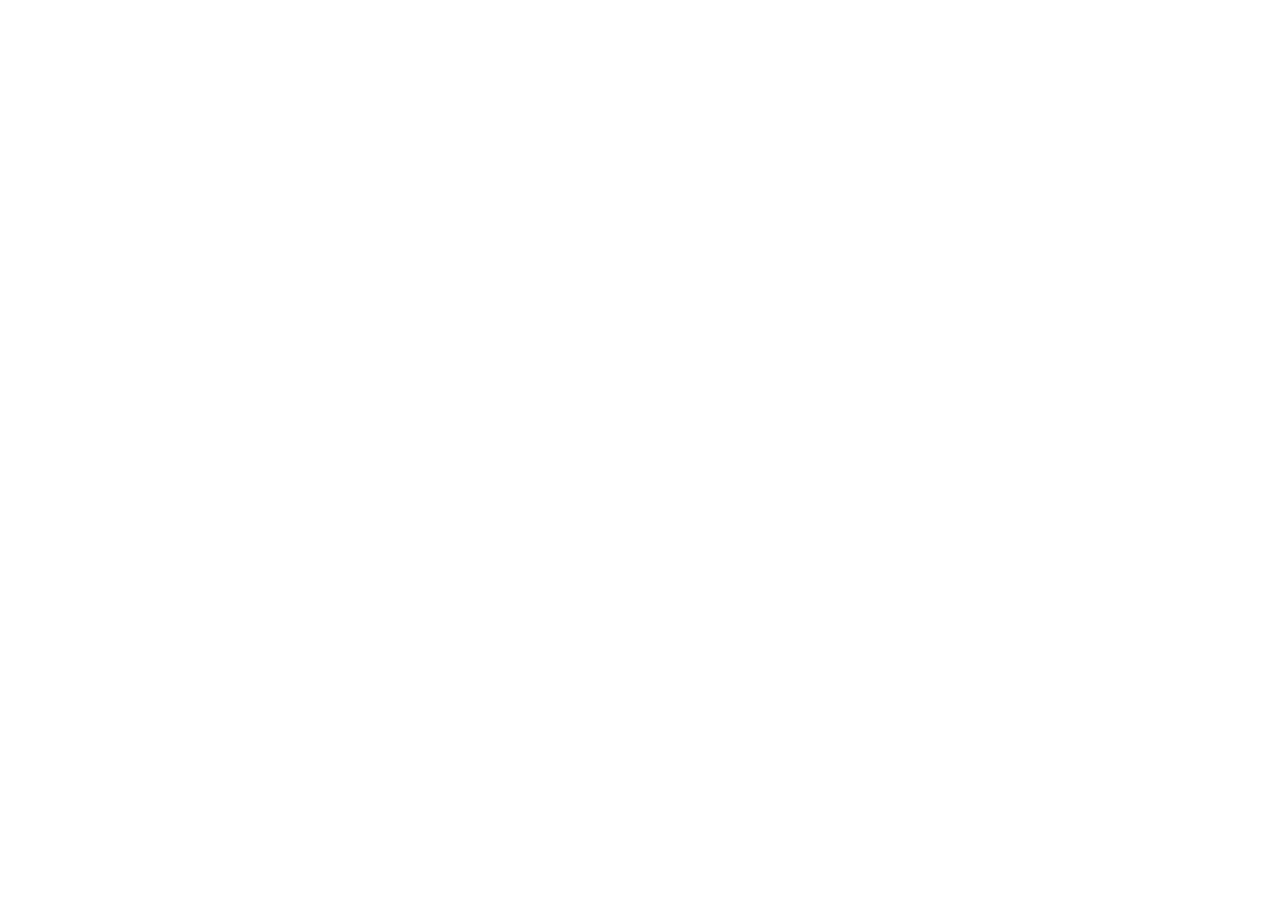
==== abdul_portfolio.html @ 3a0f04be "initial commit" ====
<!DOCTYPE html>
<html lang="en">
<head>
<meta charset="UTF-8">
<meta name="viewport" content="width=device-width, initial-scale=1.0">
<title>Abdul Mukthadir — Cloud Developer</title>
<link rel="preconnect" href="https://fonts.googleapis.com">
<link rel="preconnect" href="https://fonts.gstatic.com" crossorigin>
<link href="https://fonts.googleapis.com/css2?family=Space+Grotesk:wght@500;600;700&family=Inter:wght@400;500;600&family=JetBrains+Mono:wght@400;500&display=swap" rel="stylesheet">
<style>
 
</script>

</body>
</html>
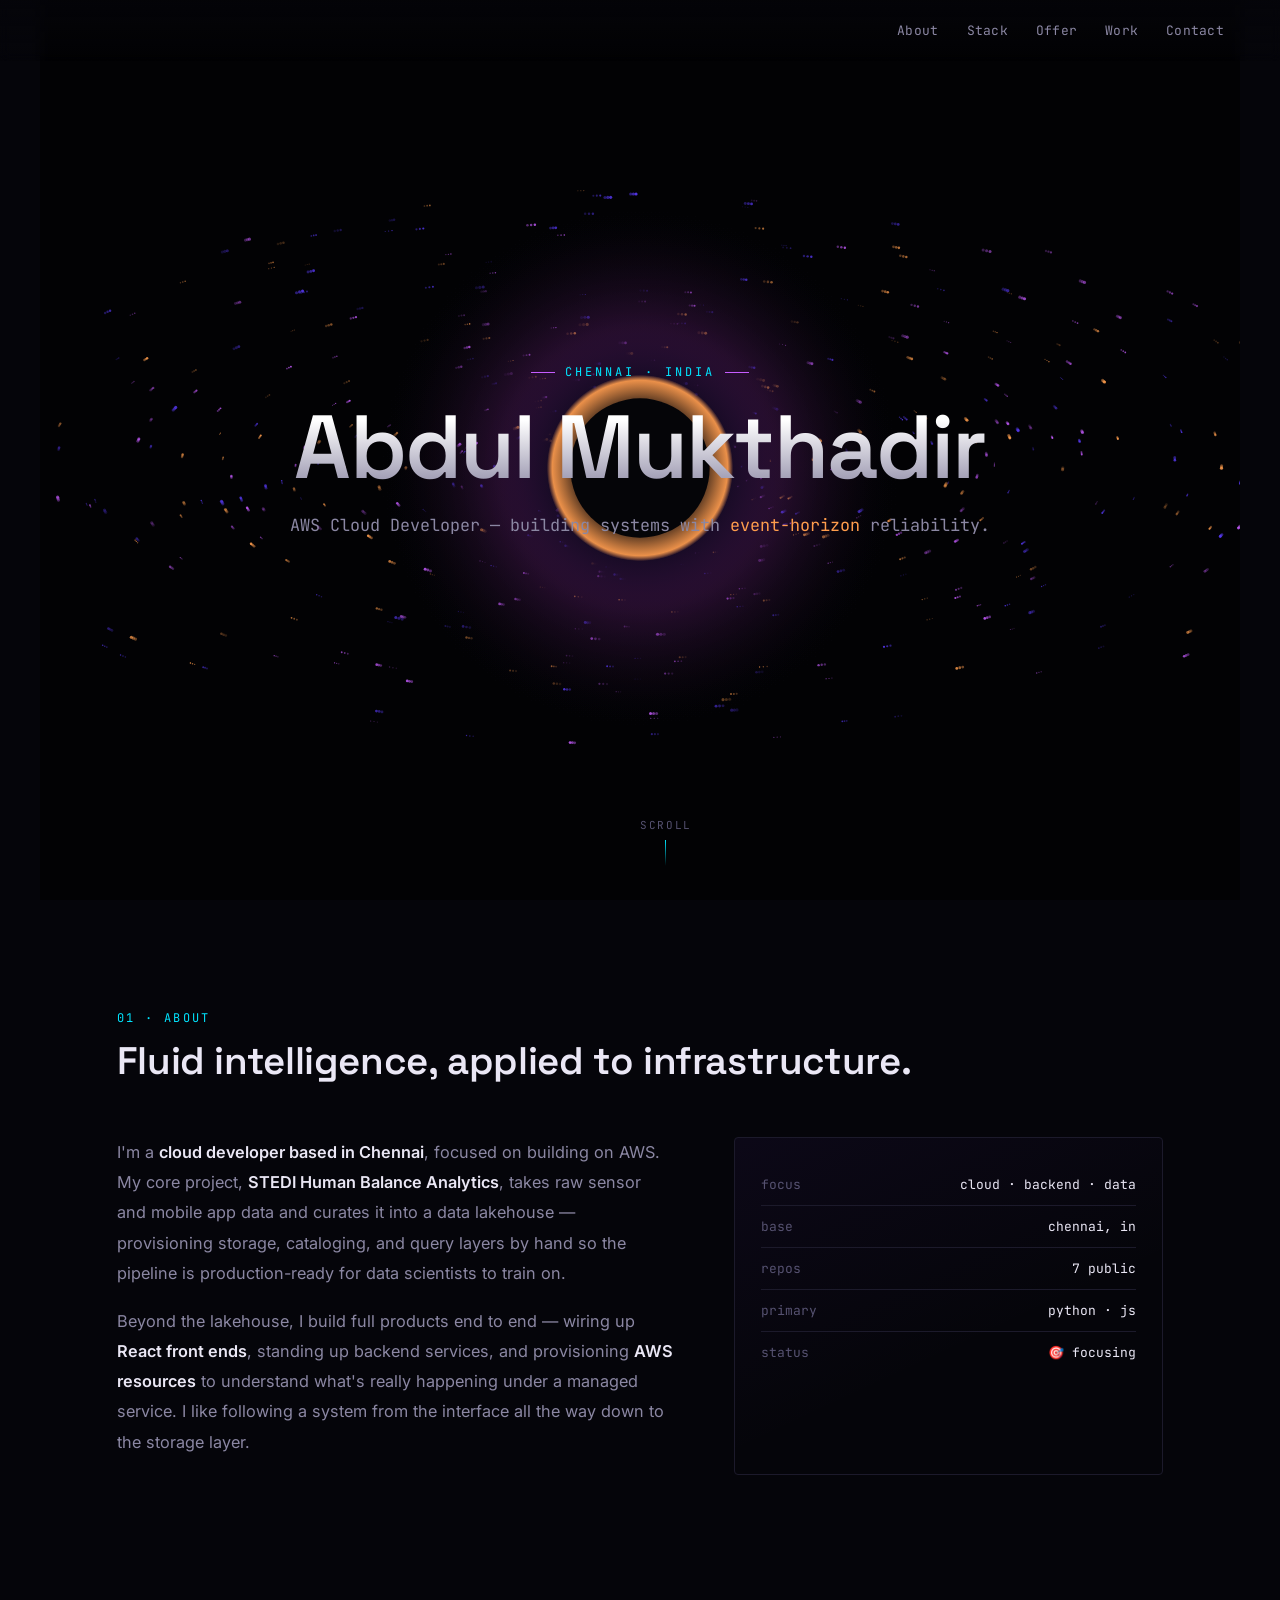
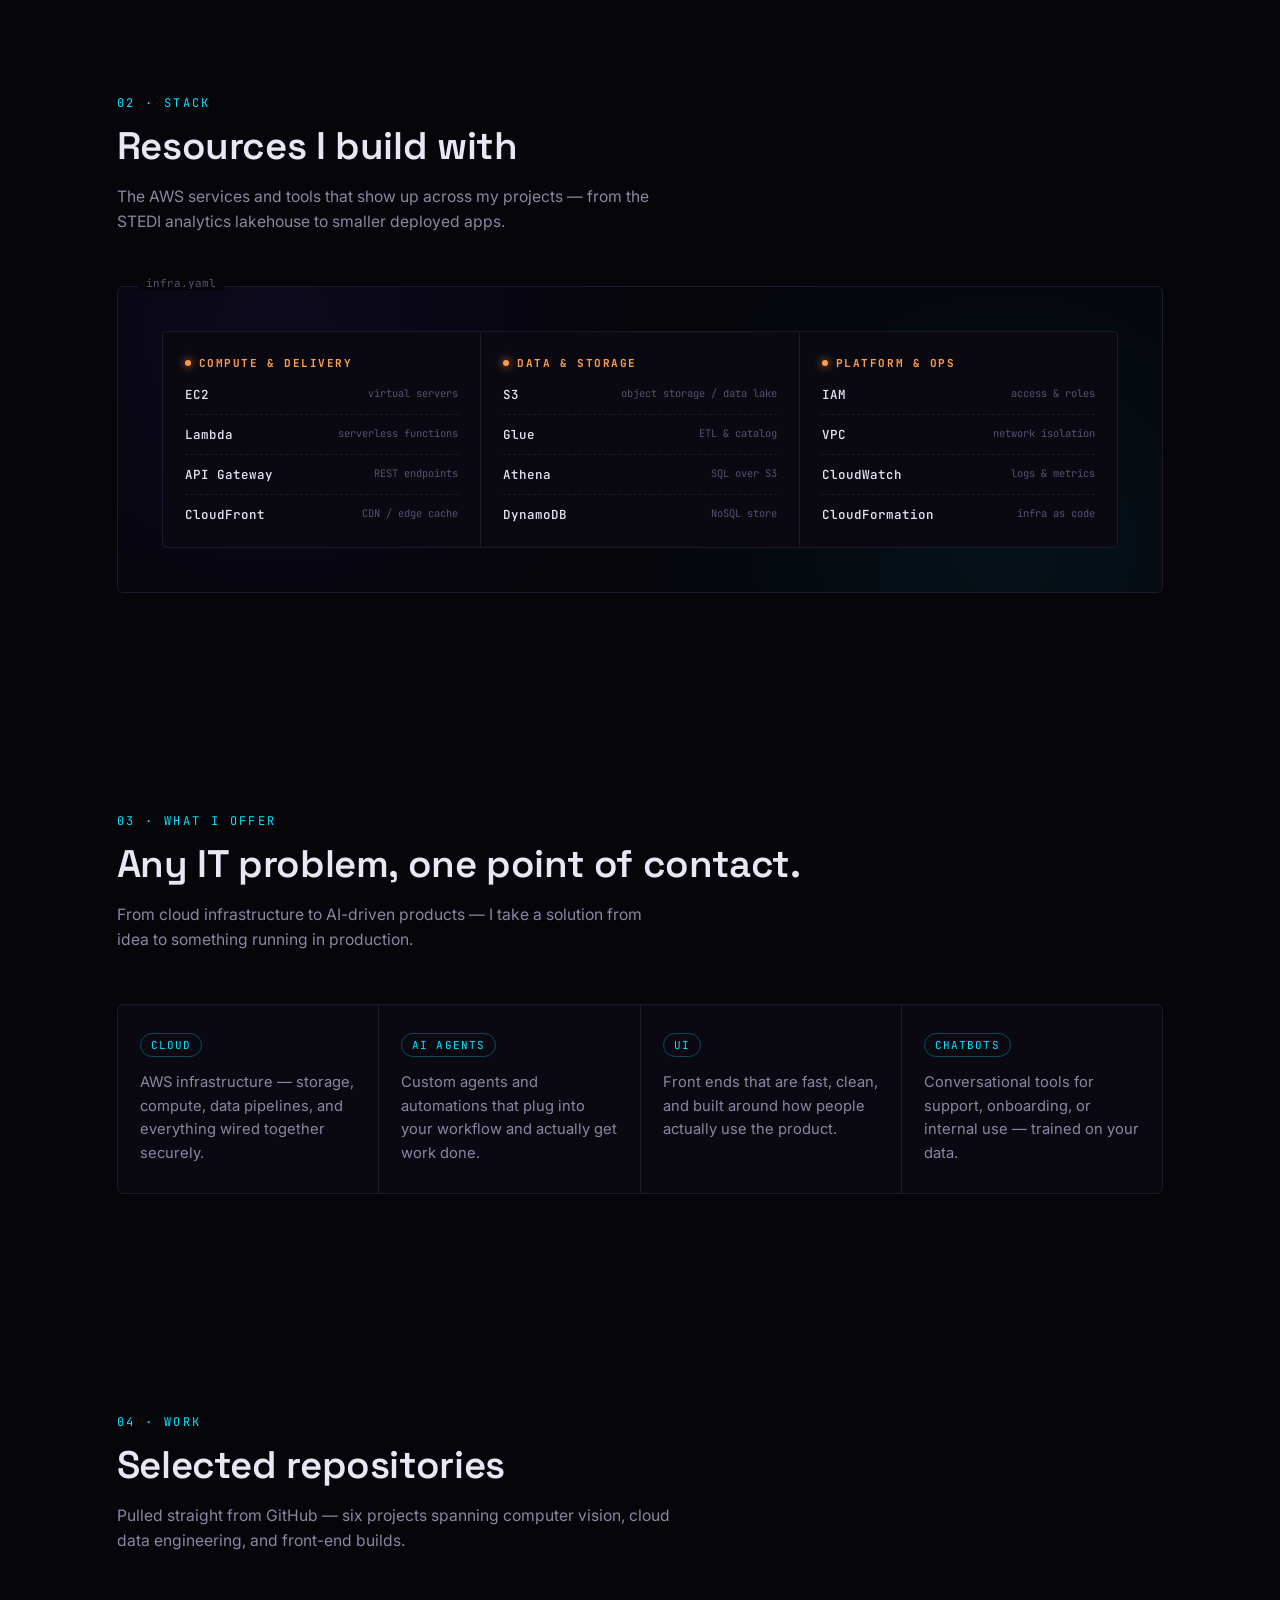
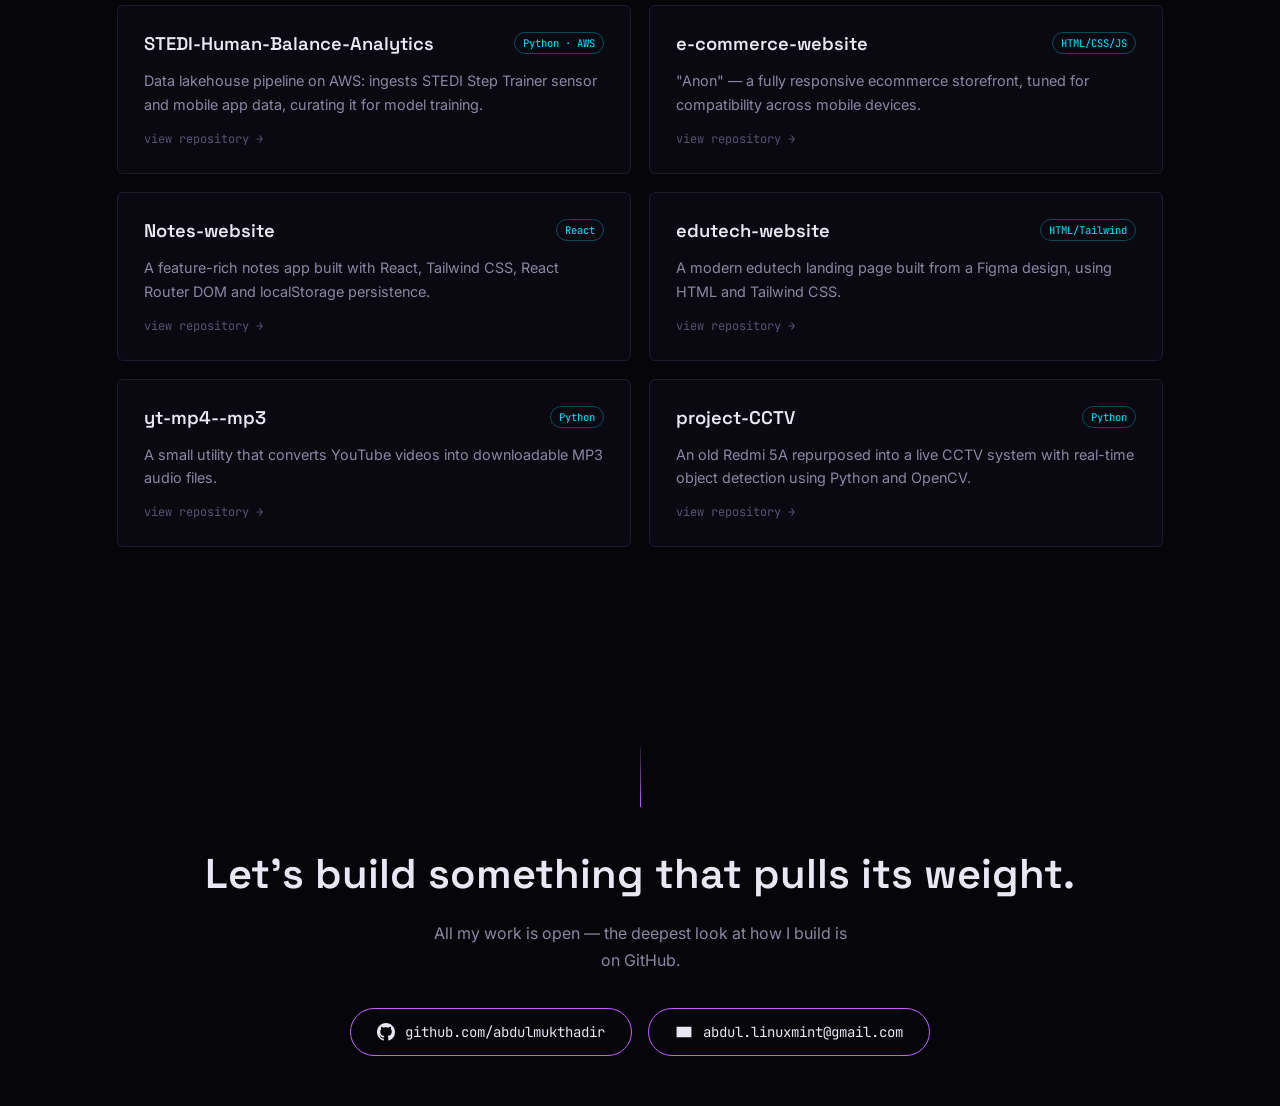
==== commit 70b24f1c: "altered nav,about , footer" ====
--- a/abdul_portfolio.html
+++ b/abdul_portfolio.html
@@ -7,9 +7,141 @@
 <link rel="preconnect" href="https://fonts.googleapis.com">
 <link rel="preconnect" href="https://fonts.gstatic.com" crossorigin>
 <link href="https://fonts.googleapis.com/css2?family=Space+Grotesk:wght@500;600;700&family=Inter:wght@400;500;600&family=JetBrains+Mono:wght@400;500&display=swap" rel="stylesheet">
-<style>
- 
-</script>
+<link rel="stylesheet" href="style.css">
+</head>
+<body>
+
+<nav>
+  <ul class="nav-links">
+    <li><a href="#about">About</a></li>
+    <li><a href="#stack">Stack</a></li>
+    <li><a href="#offer">Offer</a></li>
+    <li><a href="#work">Work</a></li>
+    <li><a href="#contact">Contact</a></li>
+  </ul>
+</nav>
+
+<section class="hero">
+  <canvas id="bh-canvas"></canvas>
+  <div class="hero-content">
+    <div class="eyebrow">CHENNAI · INDIA</div>
+    <h1>Abdul&nbsp;Mukthadir</h1>
+    <p class="tag">AWS Cloud Developer — building systems with <em>event-horizon</em> reliability.</p>
+  </div>
+  <div class="scroll-cue"><span>SCROLL</span><span class="line"></span></div>
+</section>
+
+<section id="about">
+  <div class="section-head">
+    <span class="idx">01 · ABOUT</span>
+    <h2>Fluid intelligence, applied to infrastructure.</h2>
+  </div>
+  <div class="about-grid">
+    <div class="about-text">
+      <p>I'm a <strong>cloud developer based in Chennai</strong>, focused on building on AWS. My core project, <strong>STEDI Human Balance Analytics</strong>, takes raw sensor and mobile app data and curates it into a data lakehouse — provisioning storage, cataloging, and query layers by hand so the pipeline is production-ready for data scientists to train on.</p>
+      <p>Beyond the lakehouse, I build full products end to end — wiring up <strong>React front ends</strong>, standing up backend services, and provisioning <strong>AWS resources</strong> to understand what's really happening under a managed service. I like following a system from the interface all the way down to the storage layer.</p>
+    </div>
+    <div class="stat-panel">
+      <div class="row"><span>focus</span><span>cloud · backend · data</span></div>
+      <div class="row"><span>base</span><span>chennai, in</span></div>
+      <div class="row"><span>repos</span><span>7 public</span></div>
+      <div class="row"><span>primary</span><span>python · js</span></div>
+      <div class="row"><span>status</span><span>🎯 focusing</span></div>
+    </div>
+  </div>
+</section>
+
+<section id="stack">
+  <div class="section-head">
+    <span class="idx">02 · STACK</span>
+    <h2>Resources I build with</h2>
+    <p>The AWS services and tools that show up across my projects — from the STEDI analytics lakehouse to smaller deployed apps.</p>
+  </div>
+  <div class="arch-frame">
+    <div class="arch-groups">
+      <div class="arch-group">
+        <h3>Compute &amp; Delivery</h3>
+        <ul>
+          <li><b>EC2</b><small>virtual servers</small></li>
+          <li><b>Lambda</b><small>serverless functions</small></li>
+          <li><b>API Gateway</b><small>REST endpoints</small></li>
+          <li><b>CloudFront</b><small>CDN / edge cache</small></li>
+        </ul>
+      </div>
+      <div class="arch-group">
+        <h3>Data &amp; Storage</h3>
+        <ul>
+          <li><b>S3</b><small>object storage / data lake</small></li>
+          <li><b>Glue</b><small>ETL &amp; catalog</small></li>
+          <li><b>Athena</b><small>SQL over S3</small></li>
+          <li><b>DynamoDB</b><small>NoSQL store</small></li>
+        </ul>
+      </div>
+      <div class="arch-group">
+        <h3>Platform &amp; Ops</h3>
+        <ul>
+          <li><b>IAM</b><small>access &amp; roles</small></li>
+          <li><b>VPC</b><small>network isolation</small></li>
+          <li><b>CloudWatch</b><small>logs &amp; metrics</small></li>
+          <li><b>CloudFormation</b><small>infra as code</small></li>
+        </ul>
+      </div>
+    </div>
+  </div>
+</section>
+
+<section id="offer">
+  <div class="section-head">
+    <span class="idx">03 · WHAT I OFFER</span>
+    <h2>Any IT problem, one point of contact.</h2>
+    <p>From cloud infrastructure to AI-driven products — I take a solution from idea to something running in production.</p>
+  </div>
+  <div class="offer-grid">
+    <div class="offer-card">
+      <span class="offer-tag">Cloud</span>
+      <p>AWS infrastructure — storage, compute, data pipelines, and everything wired together securely.</p>
+    </div>
+    <div class="offer-card">
+      <span class="offer-tag">AI Agents</span>
+      <p>Custom agents and automations that plug into your workflow and actually get work done.</p>
+    </div>
+    <div class="offer-card">
+      <span class="offer-tag">UI</span>
+      <p>Front ends that are fast, clean, and built around how people actually use the product.</p>
+    </div>
+    <div class="offer-card">
+      <span class="offer-tag">Chatbots</span>
+      <p>Conversational tools for support, onboarding, or internal use — trained on your data.</p>
+    </div>
+  </div>
+</section>
+
+<section id="work">
+  <div class="section-head">
+    <span class="idx">04 · WORK</span>
+    <h2>Selected repositories</h2>
+    <p>Pulled straight from GitHub — six projects spanning computer vision, cloud data engineering, and front-end builds.</p>
+  </div>
+  <div class="proj-grid" id="proj-grid"></div>
+</section>
+
+<footer id="contact">
+  <div class="orbit-line"></div>
+  <h2>Let's build something that pulls its weight.</h2>
+  <p>All my work is open — the deepest look at how I build is on GitHub.</p>
+  <div class="contact-links">
+    <a class="gh-btn" href="https://github.com/abdulmukthadir" target="_blank" rel="noopener">
+      <svg viewBox="0 0 16 16"><path d="M8 0C3.58 0 0 3.58 0 8c0 3.54 2.29 6.53 5.47 7.59.4.07.55-.17.55-.38 0-.19-.01-.82-.01-1.49-2.01.37-2.53-.49-2.69-.94-.09-.23-.48-.94-.82-1.13-.28-.15-.68-.52-.01-.53.63-.01 1.08.58 1.23.82.72 1.21 1.87.87 2.33.66.07-.52.28-.87.51-1.07-1.78-.2-3.64-.89-3.64-3.95 0-.87.31-1.59.82-2.15-.08-.2-.36-1.02.08-2.12 0 0 .67-.21 2.2.82.64-.18 1.32-.27 2-.27.68 0 1.36.09 2 .27 1.53-1.04 2.2-.82 2.2-.82.44 1.1.16 1.92.08 2.12.51.56.82 1.27.82 2.15 0 3.07-1.87 3.75-3.65 3.95.29.25.54.73.54 1.48 0 1.07-.01 1.93-.01 2.2 0 .21.15.46.55.38A8.01 8.01 0 0 0 16 8c0-4.42-3.58-8-8-8Z"/></svg>
+      github.com/abdulmukthadir
+    </a>
+    <a class="gh-btn" href="mailto:abdul.linuxmint@gmail.com">
+      <svg viewBox="0 0 24 24" fill="none" stroke="currentColor" stroke-width="1.8"><path d="M3 6h18v12H3z"/><path d="M3 7l9 6 9-6"/></svg>
+      abdul.linuxmint@gmail.com
+    </a>
+  </div>
+</footer>
+
+<script src="script.js"></script>
 
 </body>
-</html>
+</html>
--- a/style.css
+++ b/style.css
@@ -0,0 +1,267 @@
+:root{
+    --bg:#05050a;
+    --bg-2:#0a0912;
+    --ring-hot:#ff9d4d;
+    --ring-mid:#c65cff;
+    --ring-cold:#5b3cff;
+    --accent:#00e5ff;
+    --text:#eae7f5;
+    --text-dim:#8b87a3;
+    --text-faint:#565271;
+    --line:#1c1a2b;
+    --mono: 'JetBrains Mono', 'IBM Plex Mono', ui-monospace, SFMono-Regular, Menlo, monospace;
+    --display: 'Space Grotesk', 'Inter', sans-serif;
+    --body: 'Inter', sans-serif;
+  }
+  *{box-sizing:border-box; margin:0; padding:0;}
+  html{scroll-behavior:smooth;}
+  body{
+    background:var(--bg);
+    color:var(--text);
+    font-family:var(--body);
+    overflow-x:hidden;
+  }
+  ::selection{background:var(--ring-mid); color:#05050a;}
+
+  a{color:inherit; text-decoration:none;}
+
+  /* ---------- Nav ---------- */
+  nav{
+    position:fixed; top:0; left:0; right:0; z-index:100;
+    display:flex; justify-content:flex-end; align-items:center;
+    padding:22px clamp(20px,5vw,56px);
+    font-family:var(--mono);
+    font-size:13px;
+    letter-spacing:0.02em;
+    backdrop-filter:blur(6px);
+    background:linear-gradient(to bottom, rgba(5,5,10,0.7), transparent);
+  }
+  nav .logo{color:var(--text); font-weight:600;}
+  nav .logo span{color:var(--accent);}
+  nav ul{list-style:none; display:flex; gap:28px;}
+  nav ul a{color:var(--text-dim); transition:color .2s;}
+  nav ul a:hover{color:var(--accent);}
+  nav .nav-links{display:flex;}
+  @media (max-width:640px){ nav ul{gap:16px; font-size:12px;} }
+
+  /* ---------- Hero ---------- */
+  .hero{
+    position:relative;
+    height:100svh;
+    min-height:560px;
+    display:flex;
+    align-items:center;
+    justify-content:center;
+    overflow:hidden;
+  }
+  #bh-canvas{
+    position:absolute; inset:0;
+    width:100%; height:100%;
+    display:block;
+  }
+  .hero-content{
+    position:relative; z-index:5;
+    text-align:center;
+    padding:0 20px;
+    pointer-events:none;
+  }
+  .eyebrow{
+    font-family:var(--mono);
+    font-size:12px;
+    letter-spacing:0.25em;
+    text-transform:uppercase;
+    color:var(--accent);
+    display:flex;
+    align-items:center;
+    justify-content:center;
+    gap:10px;
+    margin-bottom:22px;
+    opacity:0;
+    animation:fadeUp .8s ease forwards .2s;
+  }
+  .eyebrow::before, .eyebrow::after{
+    content:'';
+    width:24px; height:1px;
+    background:var(--ring-mid);
+  }
+  .hero h1{
+    font-family:var(--display);
+    font-weight:600;
+    font-size:clamp(2.6rem, 8vw, 5.6rem);
+    line-height:1.02;
+    letter-spacing:-0.02em;
+    background:linear-gradient(180deg, #ffffff 20%, var(--text-dim) 100%);
+    -webkit-background-clip:text;
+    background-clip:text;
+    color:transparent;
+    opacity:0;
+    animation:fadeUp .9s ease forwards .35s;
+  }
+  .hero p.tag{
+    font-family:var(--mono);
+    color:var(--text-dim);
+    font-size:clamp(0.85rem,2vw,1.05rem);
+    margin-top:20px;
+    opacity:0;
+    animation:fadeUp .9s ease forwards .5s;
+  }
+  .hero p.tag em{
+    font-style:normal;
+    color:var(--ring-hot);
+  }
+  .scroll-cue{
+    position:absolute; bottom:34px; left:50%; transform:translateX(-50%);
+    z-index:5;
+    font-family:var(--mono);
+    font-size:11px;
+    color:var(--text-faint);
+    letter-spacing:0.15em;
+    display:flex; flex-direction:column; align-items:center; gap:8px;
+    opacity:0;
+    animation:fadeUp .9s ease forwards .9s;
+  }
+  .scroll-cue .line{width:1px; height:26px; background:linear-gradient(var(--accent), transparent); animation:pulse 2s ease-in-out infinite;}
+  @keyframes fadeUp{ from{opacity:0; transform:translateY(16px);} to{opacity:1; transform:translateY(0);} }
+  @keyframes pulse{ 0%,100%{opacity:.3;} 50%{opacity:1;} }
+
+  /* ---------- Sections ---------- */
+  section{ padding:110px clamp(20px,6vw,80px); max-width:1200px; margin:0 auto; position:relative; }
+  .section-head{ margin-bottom:52px; }
+  .section-head .idx{ font-family:var(--mono); font-size:12px; color:var(--accent); letter-spacing:0.2em; margin-bottom:10px; display:block;}
+  .section-head h2{ font-family:var(--display); font-size:clamp(1.7rem,3.4vw,2.4rem); font-weight:600; letter-spacing:-0.01em;}
+  .section-head p{ color:var(--text-dim); max-width:560px; margin-top:14px; line-height:1.6; font-size:.98rem;}
+
+  /* ---------- About ---------- */
+  .about-grid{ display:grid; grid-template-columns:1.3fr 1fr; gap:60px; }
+  @media (max-width:800px){ .about-grid{grid-template-columns:1fr;} }
+  .about-text p{ color:var(--text-dim); line-height:1.85; margin-bottom:18px; font-size:1.02rem; }
+  .about-text strong{ color:var(--text); font-weight:600; }
+  .stat-panel{
+    border:1px solid var(--line);
+    background:linear-gradient(155deg, rgba(124,58,237,0.06), transparent 60%);
+    border-radius:4px;
+    padding:26px;
+    font-family:var(--mono);
+  }
+  .stat-panel .row{ display:flex; justify-content:space-between; padding:12px 0; border-bottom:1px solid var(--line); font-size:13px;}
+  .stat-panel .row:last-child{ border-bottom:none; }
+  .stat-panel .row span:first-child{ color:var(--text-faint); }
+  .stat-panel .row span:last-child{ color:var(--text); }
+
+  /* ---------- Architecture / AWS resources ---------- */
+  .arch-frame{
+    border:1px solid var(--line);
+    border-radius:6px;
+    padding:clamp(20px,4vw,44px);
+    background:
+      radial-gradient(circle at 15% 15%, rgba(91,60,255,0.08), transparent 40%),
+      radial-gradient(circle at 85% 85%, rgba(0,229,255,0.06), transparent 40%);
+    position:relative;
+  }
+  .arch-frame::before{
+    content:'infra.yaml';
+    position:absolute; top:-11px; left:20px;
+    background:var(--bg); padding:0 8px;
+    font-family:var(--mono); font-size:11px; color:var(--text-faint);
+  }
+  .arch-groups{ display:grid; grid-template-columns:repeat(3,1fr); gap:1px; background:var(--line); border:1px solid var(--line); border-radius:4px; overflow:hidden; }
+  @media (max-width:760px){ .arch-groups{grid-template-columns:1fr;} }
+  .arch-group{ background:var(--bg-2); padding:24px 22px; }
+  .arch-group h3{
+    font-family:var(--mono); font-size:11px; letter-spacing:0.14em; text-transform:uppercase;
+    color:var(--ring-hot); margin-bottom:16px; display:flex; align-items:center; gap:8px;
+  }
+  .arch-group h3::before{ content:''; width:6px; height:6px; border-radius:50%; background:var(--ring-hot); box-shadow:0 0 8px var(--ring-hot); }
+  .arch-group ul{ list-style:none; display:flex; flex-direction:column; gap:11px; }
+  .arch-group li{
+    font-family:var(--mono); font-size:12.5px; color:var(--text-dim);
+    display:flex; justify-content:space-between; gap:10px;
+    padding-bottom:11px; border-bottom:1px dashed var(--line);
+  }
+  .arch-group li:last-child{ border-bottom:none; padding-bottom:0; }
+  .arch-group li b{ color:var(--text); font-weight:500; }
+  .arch-group li small{ color:var(--text-faint); white-space:nowrap; }
+
+  /* ---------- Offer ---------- */
+  .offer-grid{ display:grid; grid-template-columns:repeat(4,1fr); gap:1px; background:var(--line); border:1px solid var(--line); border-radius:6px; overflow:hidden; }
+  @media (max-width:900px){ .offer-grid{grid-template-columns:repeat(2,1fr);} }
+  @media (max-width:520px){ .offer-grid{grid-template-columns:1fr;} }
+  .offer-card{
+    background:var(--bg-2);
+    padding:28px 22px;
+    transition:background .25s;
+  }
+  .offer-card:hover{ background:#0d0c19; }
+  .offer-tag{
+    display:inline-block;
+    font-family:var(--mono); font-size:11px; letter-spacing:0.1em; text-transform:uppercase;
+    color:var(--accent);
+    border:1px solid rgba(0,229,255,0.3);
+    padding:4px 10px; border-radius:20px;
+    margin-bottom:14px;
+  }
+  .offer-card p{ color:var(--text-dim); font-size:.92rem; line-height:1.6; }
+
+  /* ---------- Projects ---------- */
+  .proj-grid{ display:grid; grid-template-columns:repeat(2,1fr); gap:18px; }
+  @media (max-width:760px){ .proj-grid{grid-template-columns:1fr;} }
+  .proj-card{
+    border:1px solid var(--line);
+    border-radius:6px;
+    padding:26px;
+    background:var(--bg-2);
+    position:relative;
+    overflow:hidden;
+    transition:border-color .25s, transform .25s;
+    display:flex; flex-direction:column; gap:14px;
+  }
+  .proj-card::after{
+    content:'';
+    position:absolute; inset:0;
+    background:radial-gradient(circle at var(--mx,50%) var(--my,0%), rgba(198,92,255,0.12), transparent 55%);
+    opacity:0; transition:opacity .3s;
+    pointer-events:none;
+  }
+  .proj-card:hover{ border-color:var(--ring-mid); transform:translateY(-3px); }
+  .proj-card:hover::after{ opacity:1; }
+  .proj-top{ display:flex; justify-content:space-between; align-items:flex-start; gap:12px; }
+  .proj-card h3{ font-family:var(--display); font-size:1.15rem; font-weight:600; }
+  .proj-card .lang{
+    font-family:var(--mono); font-size:10.5px; color:var(--accent);
+    border:1px solid rgba(0,229,255,0.3); padding:3px 8px; border-radius:20px; white-space:nowrap;
+  }
+  .proj-card p{ color:var(--text-dim); font-size:.9rem; line-height:1.65; flex:1; }
+  .proj-card .go{
+    font-family:var(--mono); font-size:12px; color:var(--text-faint);
+    display:flex; align-items:center; gap:6px; transition:color .2s, gap .2s;
+  }
+  .proj-card:hover .go{ color:var(--ring-hot); gap:10px; }
+
+  /* ---------- Footer / contact ---------- */
+  footer{
+    padding:90px clamp(20px,6vw,80px) 50px;
+    text-align:center;
+    position:relative;
+  }
+  footer .orbit-line{ width:1px; height:60px; background:linear-gradient(var(--line), var(--ring-mid)); margin:0 auto 40px; }
+  footer h2{ font-family:var(--display); font-size:clamp(1.8rem,4vw,2.6rem); font-weight:600; margin-bottom:20px; }
+  footer p{ color:var(--text-dim); max-width:420px; margin:0 auto 34px; line-height:1.7; }
+  .contact-links{
+    display:flex; flex-wrap:wrap; justify-content:center; gap:16px;
+  }
+  .gh-btn{
+    display:inline-flex; align-items:center; gap:10px;
+    font-family:var(--mono); font-size:14px;
+    border:1px solid var(--ring-mid);
+    padding:14px 26px; border-radius:30px;
+    color:var(--text);
+    transition:background .25s, box-shadow .25s, transform .2s;
+  }
+  .gh-btn:hover{ background:rgba(198,92,255,0.12); box-shadow:0 0 30px rgba(198,92,255,0.25); transform:translateY(-2px); }
+  .gh-btn svg{ width:18px; height:18px; fill:currentColor; }
+  footer .copyright{ margin-top:60px; font-family:var(--mono); font-size:11px; color:var(--text-faint); }
+
+  @media (prefers-reduced-motion: reduce){
+    .eyebrow,.hero h1,.hero p.tag,.scroll-cue{ animation:none !important; opacity:1 !important; }
+    .scroll-cue .line{ animation:none; }
+  }
